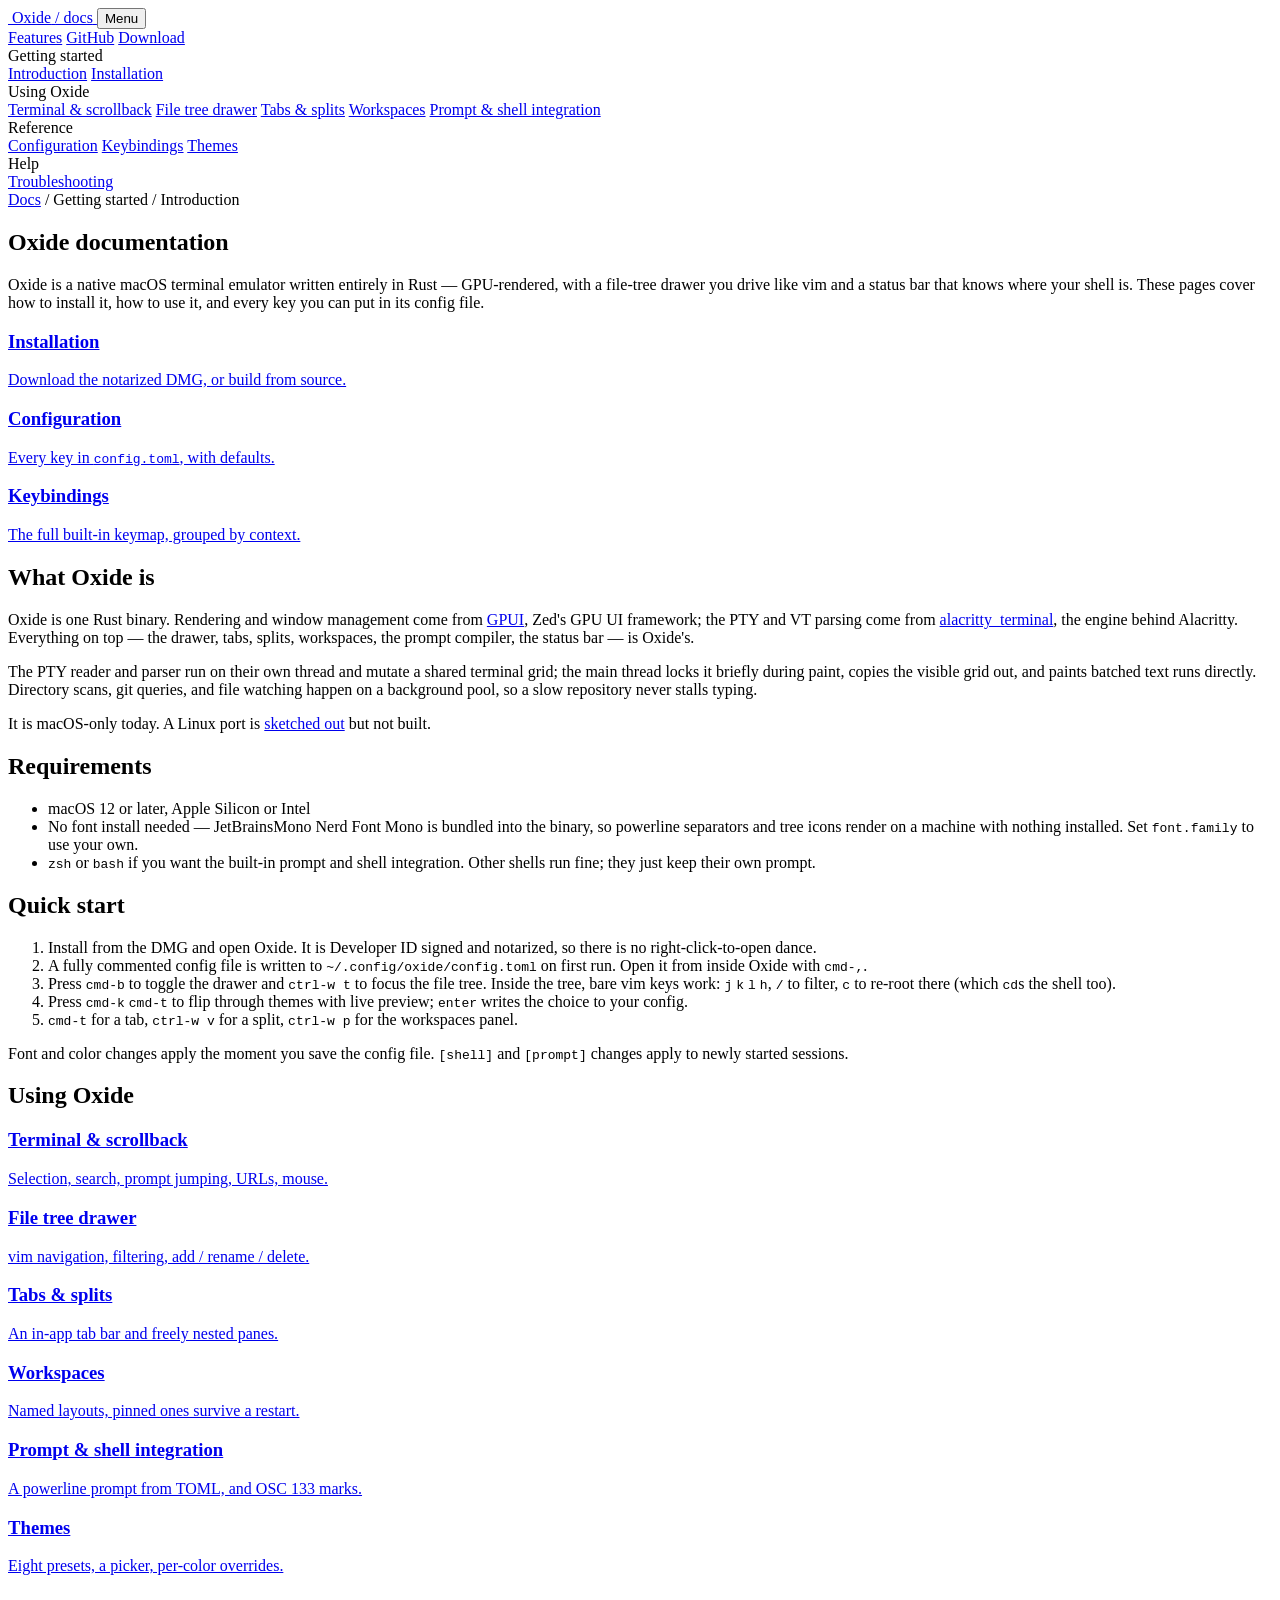
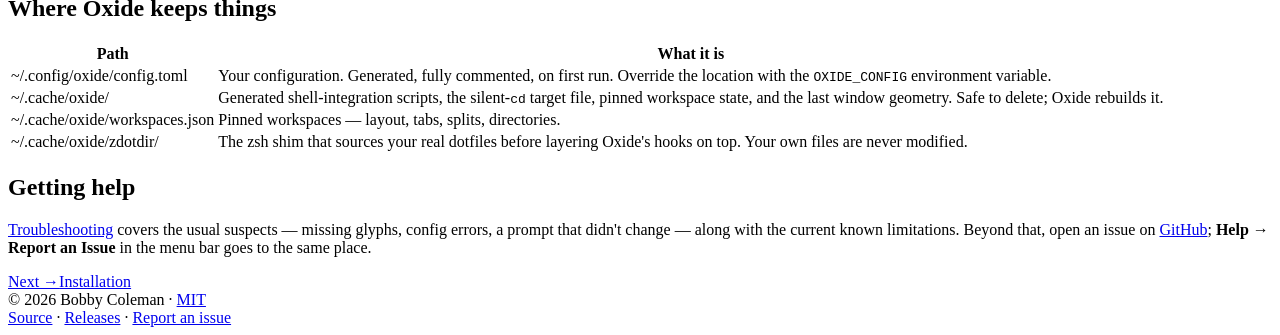
==== docs/docs/index.html @ 94c78cff "add docs to oxide website" ====
<!doctype html>
<html lang="en">
  <head>
    <meta charset="UTF-8" />
    <meta name="viewport" content="width=device-width, initial-scale=1.0" />
    <title>Oxide documentation — Oxide docs</title>
    <meta name="description" content="How Oxide works, what it ships with, and where to go next — the documentation for the native macOS terminal emulator written in Rust." />
    <link rel="canonical" href="https://oxideterminal.com/docs/" />

    <meta property="og:title" content="Oxide documentation — Oxide docs" />
    <meta property="og:description" content="How Oxide works, what it ships with, and where to go next — the documentation for the native macOS terminal emulator written in Rust." />
    <meta property="og:type" content="article" />
    <meta property="og:image" content="https://oxideterminal.com/icon.png" />
    <meta property="og:url" content="https://oxideterminal.com/docs/" />
    <meta name="twitter:card" content="summary_large_image" />
    <meta name="theme-color" content="#100d0c" />

    <link rel="icon" type="image/png" href="/icon.png" />
    <link rel="preconnect" href="https://fonts.googleapis.com" />
    <link rel="preconnect" href="https://fonts.gstatic.com" crossorigin />
    <link
      href="https://fonts.googleapis.com/css2?family=Inter+Tight:wght@400;500;600&family=JetBrains+Mono:wght@400;500;700&display=swap"
      rel="stylesheet"
    />
    <link rel="stylesheet" href="/docs/docs.css" />
  </head>

  <body>
    <header class="topbar">
      <a class="brand" href="/">
        <img src="/icon.png" alt="" />
        <span>Oxide</span>
        <span class="tag">/ docs</span>
      </a>
      <button class="menu-btn" type="button" aria-expanded="false" aria-controls="sidebar">
        Menu
      </button>
      <div class="topbar-links">
        <a href="/#features">Features</a>
        <a href="https://github.com/bobbycoleman-dev/oxide">GitHub</a>
        <a class="cta" href="https://github.com/bobbycoleman-dev/oxide/releases/latest">Download</a>
      </div>
    </header>

    <div class="layout">
      <aside class="sidebar" id="sidebar">
        <nav aria-label="Documentation">
          <div class="group">
            <div class="group-title">Getting started</div>
            <a class="active" aria-current="page" href="/docs/">Introduction</a>
            <a href="/docs/install/">Installation</a>
          </div>
          <div class="group">
            <div class="group-title">Using Oxide</div>
            <a href="/docs/terminal/">Terminal &amp; scrollback</a>
            <a href="/docs/file-tree/">File tree drawer</a>
            <a href="/docs/tabs-splits/">Tabs &amp; splits</a>
            <a href="/docs/workspaces/">Workspaces</a>
            <a href="/docs/prompt/">Prompt &amp; shell integration</a>
          </div>
          <div class="group">
            <div class="group-title">Reference</div>
            <a href="/docs/configuration/">Configuration</a>
            <a href="/docs/keybindings/">Keybindings</a>
            <a href="/docs/themes/">Themes</a>
          </div>
          <div class="group">
            <div class="group-title">Help</div>
            <a href="/docs/troubleshooting/">Troubleshooting</a>
          </div>
        </nav>
      </aside>

      <main class="content">
        <div class="crumbs"><a href="/docs/">Docs</a> / Getting started / Introduction</div>
        <article>
          <h1>Oxide documentation</h1>
          <p class="lede">
            Oxide is a native macOS terminal emulator written entirely in Rust —
            GPU-rendered, with a file-tree drawer you drive like vim and a status
            bar that knows where your shell is. These pages cover how to install
            it, how to use it, and every key you can put in its config file.
          </p>

          <div class="cards">
            <a href="/docs/install/">
              <h3>Installation</h3>
              <p>Download the notarized DMG, or build from source.</p>
            </a>
            <a href="/docs/configuration/">
              <h3>Configuration</h3>
              <p>Every key in <code>config.toml</code>, with defaults.</p>
            </a>
            <a href="/docs/keybindings/">
              <h3>Keybindings</h3>
              <p>The full built-in keymap, grouped by context.</p>
            </a>
          </div>

          <h2 id="what-it-is">What Oxide is</h2>
          <p>
            Oxide is one Rust binary. Rendering and window management come from
            <a class="link" href="https://www.gpui.rs">GPUI</a>, Zed's GPU UI
            framework; the PTY and VT parsing come from
            <a class="link" href="https://crates.io/crates/alacritty_terminal"
              >alacritty_terminal</a
            >, the engine behind Alacritty. Everything on top — the drawer, tabs,
            splits, workspaces, the prompt compiler, the status bar — is Oxide's.
          </p>
          <p>
            The PTY reader and parser run on their own thread and mutate a shared
            terminal grid; the main thread locks it briefly during paint, copies
            the visible grid out, and paints batched text runs directly. Directory
            scans, git queries, and file watching happen on a background pool, so
            a slow repository never stalls typing.
          </p>
          <p>
            It is macOS-only today. A Linux port is
            <a
              class="link"
              href="https://github.com/bobbycoleman-dev/oxide/blob/main/LINUX_PORT.md"
              >sketched out</a
            >
            but not built.
          </p>

          <h2 id="requirements">Requirements</h2>
          <ul>
            <li>macOS 12 or later, Apple Silicon or Intel</li>
            <li>
              No font install needed — JetBrainsMono Nerd Font Mono is bundled
              into the binary, so powerline separators and tree icons render on a
              machine with nothing installed. Set
              <code>font.family</code> to use your own.
            </li>
            <li>
              <code>zsh</code> or <code>bash</code> if you want the built-in
              prompt and shell integration. Other shells run fine; they just keep
              their own prompt.
            </li>
          </ul>

          <h2 id="quick-start">Quick start</h2>
          <ol>
            <li>
              Install from the DMG and open Oxide. It is Developer ID signed and
              notarized, so there is no right-click-to-open dance.
            </li>
            <li>
              A fully commented config file is written to
              <code>~/.config/oxide/config.toml</code> on first run. Open it from
              inside Oxide with <kbd>cmd-,</kbd>.
            </li>
            <li>
              Press <kbd>cmd-b</kbd> to toggle the drawer and
              <kbd>ctrl-w t</kbd> to focus the file tree. Inside the tree, bare
              vim keys work: <kbd>j</kbd> <kbd>k</kbd> <kbd>l</kbd> <kbd>h</kbd>,
              <kbd>/</kbd> to filter, <kbd>c</kbd> to re-root there (which
              <code>cd</code>s the shell too).
            </li>
            <li>
              Press <kbd>cmd-k</kbd> <kbd>cmd-t</kbd> to flip through themes with
              live preview; <kbd>enter</kbd> writes the choice to your config.
            </li>
            <li>
              <kbd>cmd-t</kbd> for a tab, <kbd>ctrl-w v</kbd> for a split,
              <kbd>ctrl-w p</kbd> for the workspaces panel.
            </li>
          </ol>
          <p>
            Font and color changes apply the moment you save the config file.
            <code>[shell]</code> and <code>[prompt]</code> changes apply to
            newly started sessions.
          </p>

          <h2 id="using">Using Oxide</h2>
          <div class="cards">
            <a href="/docs/terminal/">
              <h3>Terminal &amp; scrollback</h3>
              <p>Selection, search, prompt jumping, URLs, mouse.</p>
            </a>
            <a href="/docs/file-tree/">
              <h3>File tree drawer</h3>
              <p>vim navigation, filtering, add / rename / delete.</p>
            </a>
            <a href="/docs/tabs-splits/">
              <h3>Tabs &amp; splits</h3>
              <p>An in-app tab bar and freely nested panes.</p>
            </a>
            <a href="/docs/workspaces/">
              <h3>Workspaces</h3>
              <p>Named layouts, pinned ones survive a restart.</p>
            </a>
            <a href="/docs/prompt/">
              <h3>Prompt &amp; shell integration</h3>
              <p>A powerline prompt from TOML, and OSC 133 marks.</p>
            </a>
            <a href="/docs/themes/">
              <h3>Themes</h3>
              <p>Eight presets, a picker, per-color overrides.</p>
            </a>
          </div>

          <h2 id="files">Where Oxide keeps things</h2>
          <div class="table-wrap">
            <table class="opts">
              <thead>
                <tr>
                  <th>Path</th>
                  <th>What it is</th>
                </tr>
              </thead>
              <tbody>
                <tr>
                  <td>~/.config/oxide/config.toml</td>
                  <td>
                    Your configuration. Generated, fully commented, on first run.
                    Override the location with the
                    <code>OXIDE_CONFIG</code> environment variable.
                  </td>
                </tr>
                <tr>
                  <td>~/.cache/oxide/</td>
                  <td>
                    Generated shell-integration scripts, the silent-<code>cd</code>
                    target file, pinned workspace state, and the last window
                    geometry. Safe to delete; Oxide rebuilds it.
                  </td>
                </tr>
                <tr>
                  <td>~/.cache/oxide/workspaces.json</td>
                  <td>Pinned workspaces — layout, tabs, splits, directories.</td>
                </tr>
                <tr>
                  <td>~/.cache/oxide/zdotdir/</td>
                  <td>
                    The zsh shim that sources your real dotfiles before layering
                    Oxide's hooks on top. Your own files are never modified.
                  </td>
                </tr>
              </tbody>
            </table>
          </div>

          <h2 id="help">Getting help</h2>
          <p>
            <a class="link" href="/docs/troubleshooting/">Troubleshooting</a>
            covers the usual suspects — missing glyphs, config errors, a prompt
            that didn't change — along with the current known limitations. Beyond
            that, open an issue on
            <a
              class="link"
              href="https://github.com/bobbycoleman-dev/oxide/issues/new"
              >GitHub</a
            >; <strong>Help → Report an Issue</strong> in the menu bar goes to the
            same place.
          </p>
        </article>

        <nav class="pager">
          <a class="next" href="/docs/install/"><span class="dir">Next →</span><span class="label">Installation</span></a>        </nav>

        <footer class="doc-footer">
          <div>© <span id="year">2026</span> Bobby Coleman · <a href="https://github.com/bobbycoleman-dev/oxide/blob/main/LICENSE">MIT</a></div>
          <div>
            <a href="https://github.com/bobbycoleman-dev/oxide">Source</a> ·
            <a href="https://github.com/bobbycoleman-dev/oxide/releases">Releases</a> ·
            <a href="https://github.com/bobbycoleman-dev/oxide/issues/new">Report an issue</a>
          </div>
        </footer>
      </main>

      <aside class="toc" id="toc" aria-label="On this page"></aside>
    </div>

    <script src="/docs/docs.js"></script>
  </body>
</html>
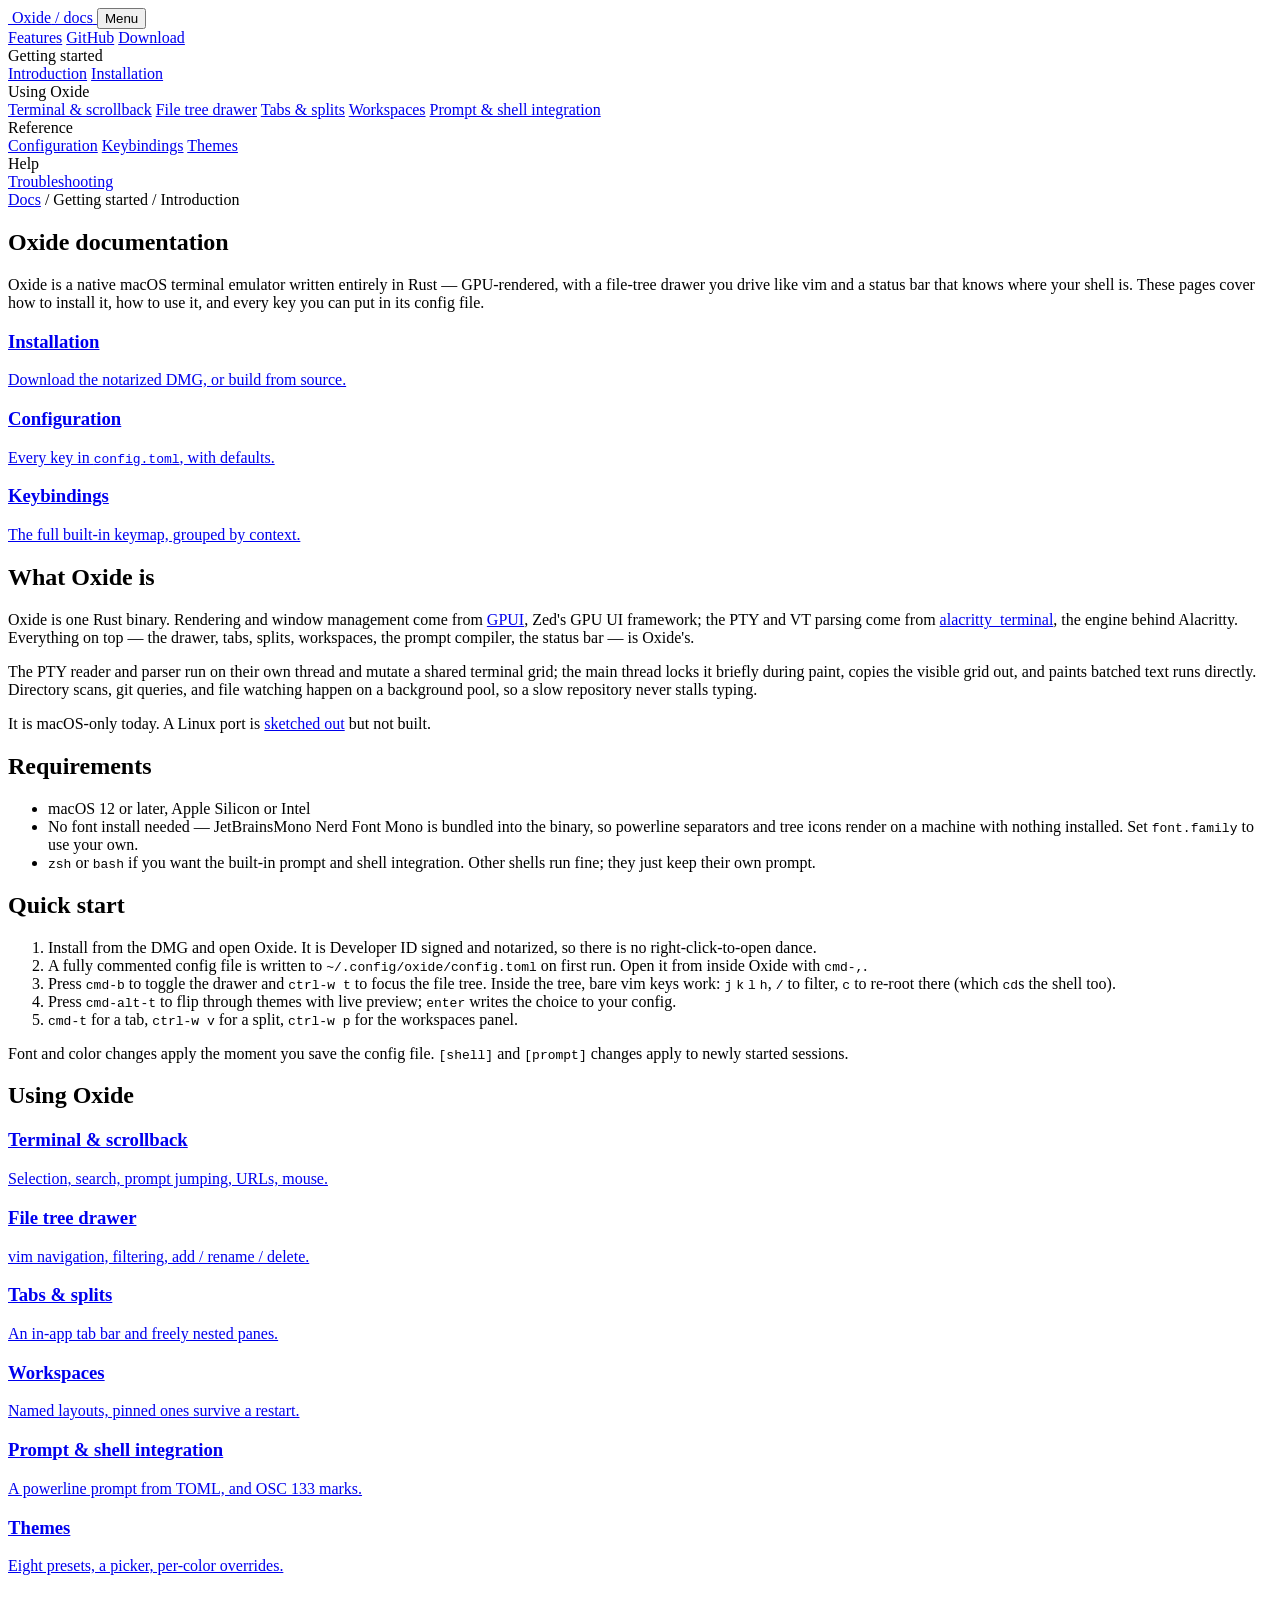
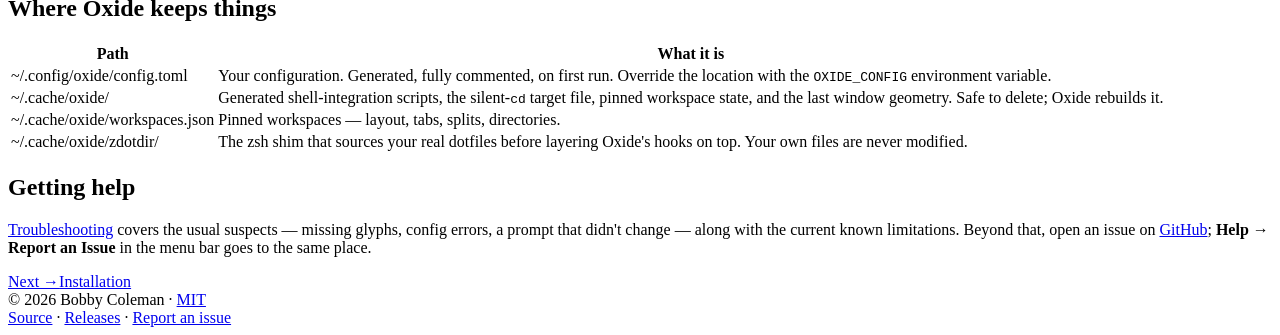
==== commit 91356299: "feat add: pane zoom, broadcast commands, copy mode, light/dark mode, dim inactive panes, ssh awarene" ====
--- a/docs/docs/index.html
+++ b/docs/docs/index.html
@@ -159,7 +159,7 @@
               <code>cd</code>s the shell too).
             </li>
             <li>
-              Press <kbd>cmd-k</kbd> <kbd>cmd-t</kbd> to flip through themes with
+              Press <kbd>cmd-alt-t</kbd> to flip through themes with
               live preview; <kbd>enter</kbd> writes the choice to your config.
             </li>
             <li>
